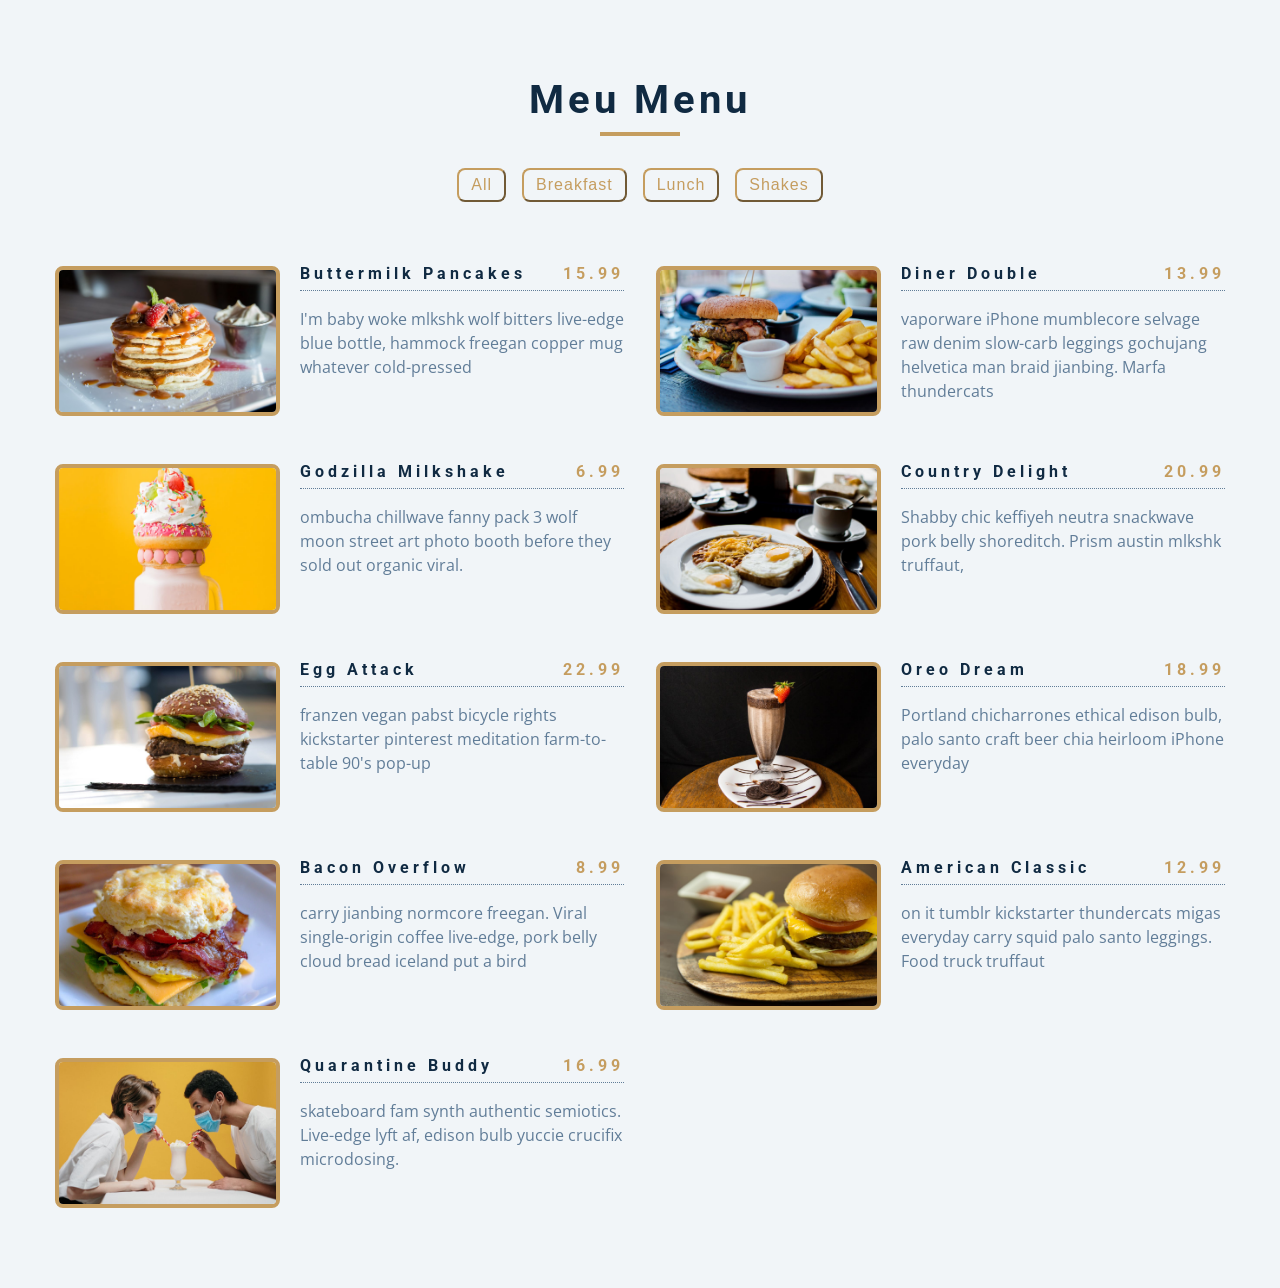
==== objetoOrientado/class/Aluno/menu/index.html @ c081c3fe "Add files via upload" ====
<!DOCTYPE html>
<html lang="en">
  <head>
    <meta charset="UTF-8" />
    <meta name="viewport" content="width=device-width, initial-scale=1.0" />
    <title>Starter</title>
    <!-- font-awesome -->
    <link
      rel="stylesheet"
      href="https://cdnjs.cloudflare.com/ajax/libs/font-awesome/5.14.0/css/all.min.css"
    />
    <!-- styles -->
    <link rel="stylesheet" href="styles.css" />
  </head>
  <body>
 <section class="menu">
  <div class="title">
    <h2>Meu menu</h2>
    <div class="underline"></div>
  </div>
  <!-- filtro dos botões  -->
<div class="btn-container">
  <button class="filter-btn" type="button" data-id="all">All</button>
  <button class="filter-btn" type="button" data-id="breakfast">Breakfast</button>
  <button class="filter-btn" type="button" data-id="lunch">Lunch</button>
  <button class="filter-btn" type="button" data-id="shakes">Shakes</button>
</div>

  <!-- seção center -->
  
  <div class="section-center">
    <!-- unico item do menu -->
    <article class="menu-item">
      <img src="./menu-item.jpeg" class="photo" alt="menu item">


    <div class="item-info">
      <header>
        <h4>Buttermilk pancakes</h4>
        <h4 class="price">R$15</h4>
      </header>

      <p class="item-text">
        Lorem ipsum fez a melhor panqueca com açúcar da sua vida :)
      </p>
    </div>
  </article>
  <!-- fim do item menu -->
  </div>
 </section>
    <!-- javascript -->
    <script src="app.js"></script>
  </body>
</html>
---- objetoOrientado/class/Aluno/menu/styles.css ----
/*
=============== 
Fonts
===============
*/
@import url("https://fonts.googleapis.com/css?family=Open+Sans|Roboto:400,700&display=swap");

/*
=============== 
Variables
===============
*/

:root {
  /* dark shades of primary color*/
  --clr-primary-1: hsl(205, 86%, 17%);
  --clr-primary-2: hsl(205, 77%, 27%);
  --clr-primary-3: hsl(205, 72%, 37%);
  --clr-primary-4: hsl(205, 63%, 48%);
  /* primary/main color */
  --clr-primary-5: #49a6e9;
  /* lighter shades of primary color */
  --clr-primary-6: hsl(205, 89%, 70%);
  --clr-primary-7: hsl(205, 90%, 76%);
  --clr-primary-8: hsl(205, 86%, 81%);
  --clr-primary-9: hsl(205, 90%, 88%);
  --clr-primary-10: hsl(205, 100%, 96%);
  /* darkest grey - used for headings */
  --clr-grey-1: hsl(209, 61%, 16%);
  --clr-grey-2: hsl(211, 39%, 23%);
  --clr-grey-3: hsl(209, 34%, 30%);
  --clr-grey-4: hsl(209, 28%, 39%);
  /* grey used for paragraphs */
  --clr-grey-5: hsl(210, 22%, 49%);
  --clr-grey-6: hsl(209, 23%, 60%);
  --clr-grey-7: hsl(211, 27%, 70%);
  --clr-grey-8: hsl(210, 31%, 80%);
  --clr-grey-9: hsl(212, 33%, 89%);
  --clr-grey-10: hsl(210, 36%, 96%);
  --clr-white: #fff;
  --clr-red-dark: hsl(360, 67%, 44%);
  --clr-red-light: hsl(360, 71%, 66%);
  --clr-green-dark: hsl(125, 67%, 44%);
  --clr-green-light: hsl(125, 71%, 66%);
  --clr-gold: #c59d5f;
  --clr-black: #222;
  --ff-primary: "Roboto", sans-serif;
  --ff-secondary: "Open Sans", sans-serif;
  --transition: all 0.3s linear;
  --spacing: 0.25rem;
  --radius: 0.5rem;
  --light-shadow: 0 5px 15px rgba(0, 0, 0, 0.1);
  --dark-shadow: 0 5px 15px rgba(0, 0, 0, 0.2);
  --max-width: 1170px;
  --fixed-width: 620px;
}
/*
=============== 
Global Styles
===============
*/

*,
::after,
::before {
  margin: 0;
  padding: 0;
  box-sizing: border-box;
}
body {
  font-family: var(--ff-secondary);
  background: var(--clr-grey-10);
  color: var(--clr-grey-1);
  line-height: 1.5;
  font-size: 0.875rem;
}
ul {
  list-style-type: none;
}
a {
  text-decoration: none;
}
img:not(.logo) {
  width: 100%;
}
img {
  display: block;
}

h1,
h2,
h3,
h4 {
  letter-spacing: var(--spacing);
  text-transform: capitalize;
  line-height: 1.25;
  margin-bottom: 0.75rem;
  font-family: var(--ff-primary);
}
h1 {
  font-size: 3rem;
}
h2 {
  font-size: 2rem;
}
h3 {
  font-size: 1.25rem;
}
h4 {
  font-size: 0.875rem;
}
p {
  margin-bottom: 1.25rem;
  color: var(--clr-grey-5);
}
@media screen and (min-width: 800px) {
  h1 {
    font-size: 4rem;
  }
  h2 {
    font-size: 2.5rem;
  }
  h3 {
    font-size: 1.75rem;
  }
  h4 {
    font-size: 1rem;
  }
  body {
    font-size: 1rem;
  }
  h1,
  h2,
  h3,
  h4 {
    line-height: 1;
  }
}
/*  global classes */

.btn {
  text-transform: uppercase;
  background: transparent;
  color: var(--clr-black);
  padding: 0.375rem 0.75rem;
  letter-spacing: var(--spacing);
  display: inline-block;
  transition: var(--transition);
  font-size: 0.875rem;
  border: 2px solid var(--clr-black);
  cursor: pointer;
  box-shadow: 0 1px 3px rgba(0, 0, 0, 0.2);
  border-radius: var(--radius);
}
.btn:hover {
  color: var(--clr-white);
  background: var(--clr-black);
}
/* section */
.section {
  padding: 5rem 0;
}

main {
  min-height: 100vh;
  display: grid;
  place-items: center;
}
/*
=============== 
Menu
===============
*/

.menu {
  padding: 5rem 0;
}
.title {
  text-align: center;
  margin-bottom: 2rem;
}
.underline {
  width: 5rem;
  height: 0.25rem;
  background: var(--clr-gold);
  margin-left: auto;
  margin-right: auto;
}
.btn-container {
  margin-bottom: 4rem;
  display: flex;
  justify-content: center;
}
.filter-btn {
  background: transparent;
  border-color: var(--clr-gold);
  font-size: 1rem;
  text-transform: capitalize;
  margin: 0 0.5rem;
  letter-spacing: 1px;
  border-radius: var(--radius);
  padding: 0.375rem 0.75rem;
  color: var(--clr-gold);
  cursor: pointer;
  transition: var(--transition);
}
.filter-btn:hover {
  background: var(--clr-gold);
  color: var(--clr-white);
}
.section-center {
  width: 90vw;
  margin: 0 auto;
  max-width: 1170px;
  display: grid;
  gap: 3rem 2rem;
  justify-items: center;
}
.menu-item {
  display: grid;
  gap: 1rem 2rem;
  max-width: 25rem;
}
.photo {
  object-fit: cover;
  height: 200px;
  border: 0.25rem solid var(--clr-gold);
  border-radius: var(--radius);
}
.item-info header {
  display: flex;
  justify-content: space-between;
  border-bottom: 0.5px dotted var(--clr-grey-5);
}
.item-info h4 {
  margin-bottom: 0.5rem;
}
.price {
  color: var(--clr-gold);
}
.item-text {
  margin-bottom: 0;
  padding-top: 1rem;
}

@media screen and (min-width: 768px) {
  .menu-item {
    grid-template-columns: 225px 1fr;
    gap: 0 1.25rem;
    max-width: 40rem;
  }
  .photo {
    height: 175px;
  }
}
@media screen and (min-width: 1200px) {
  .section-center {
    width: 95vw;
    grid-template-columns: 1fr 1fr;
  }
  .photo {
    height: 150px;
  }
}
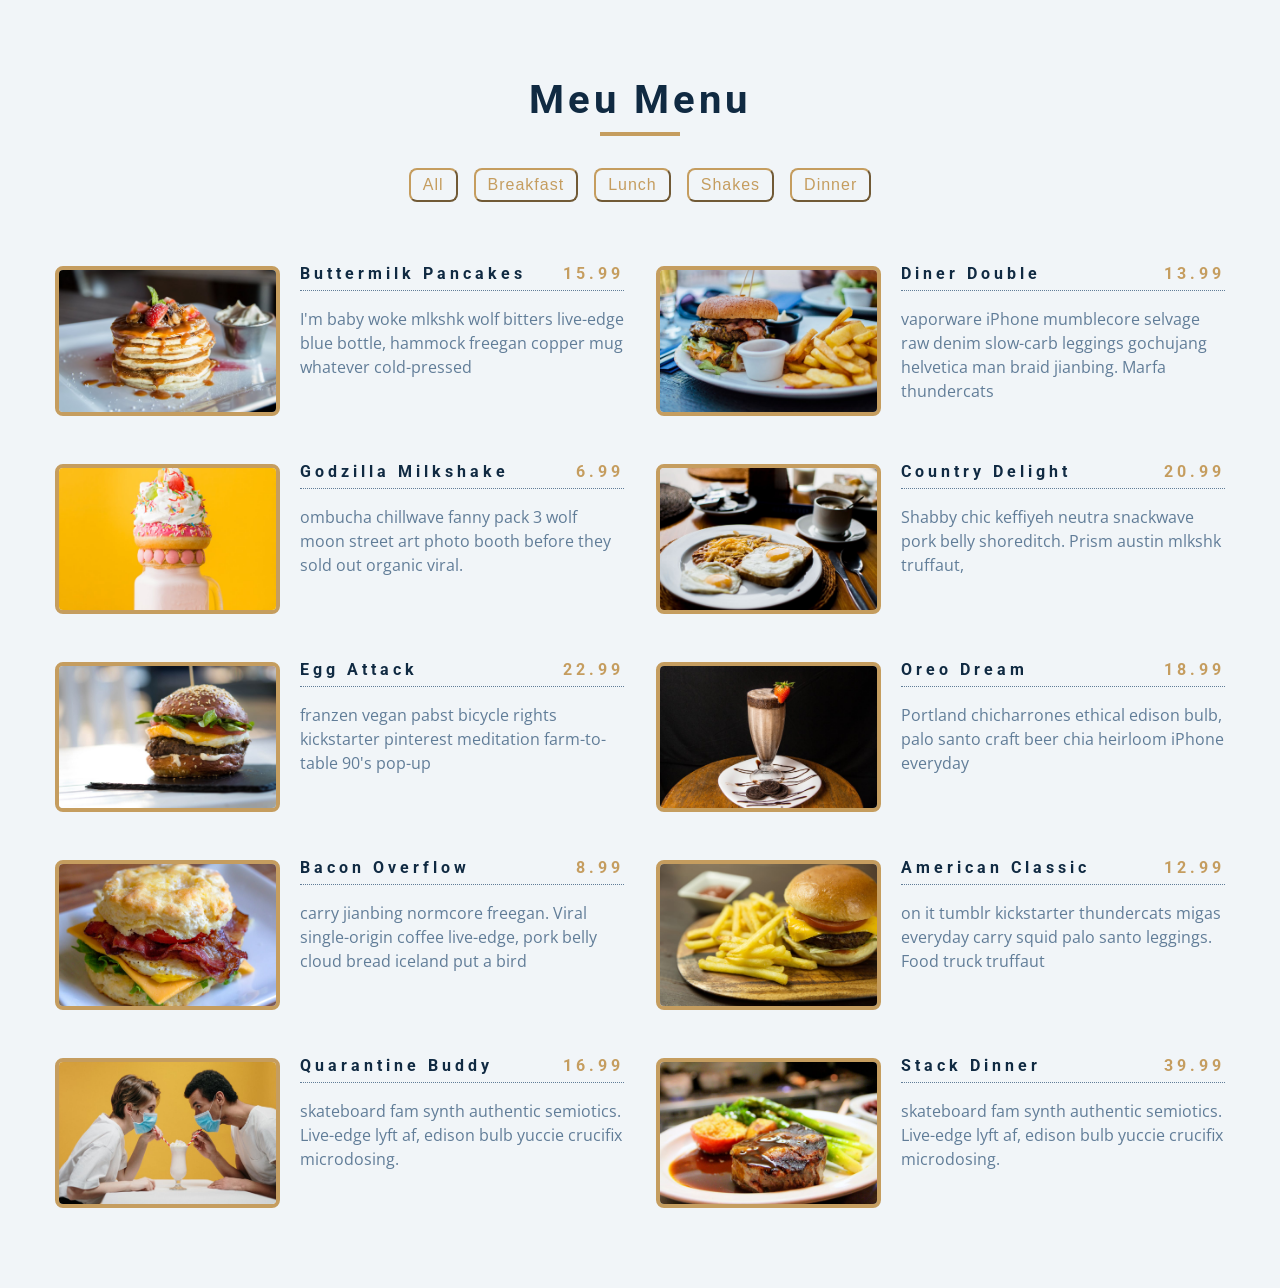
==== commit 65a3d690: "Add files via upload" ====
--- a/objetoOrientado/class/Aluno/menu/index.html
+++ b/objetoOrientado/class/Aluno/menu/index.html
@@ -20,10 +20,14 @@
   </div>
   <!-- filtro dos botões  -->
 <div class="btn-container">
-  <button class="filter-btn" type="button" data-id="all">All</button>
+  <!-- vai ser feito pelo js -->
+  <!-- <button class="filter-btn" type="button" data-id="all">All</button>
   <button class="filter-btn" type="button" data-id="breakfast">Breakfast</button>
   <button class="filter-btn" type="button" data-id="lunch">Lunch</button>
   <button class="filter-btn" type="button" data-id="shakes">Shakes</button>
+  <button class="filter-btn" type="button" data-id="dinner">dinner</button> -->
+  <!-- foi adicionado o dinner opara o jantar com carne -->
+
 </div>
 
   <!-- seção center -->
